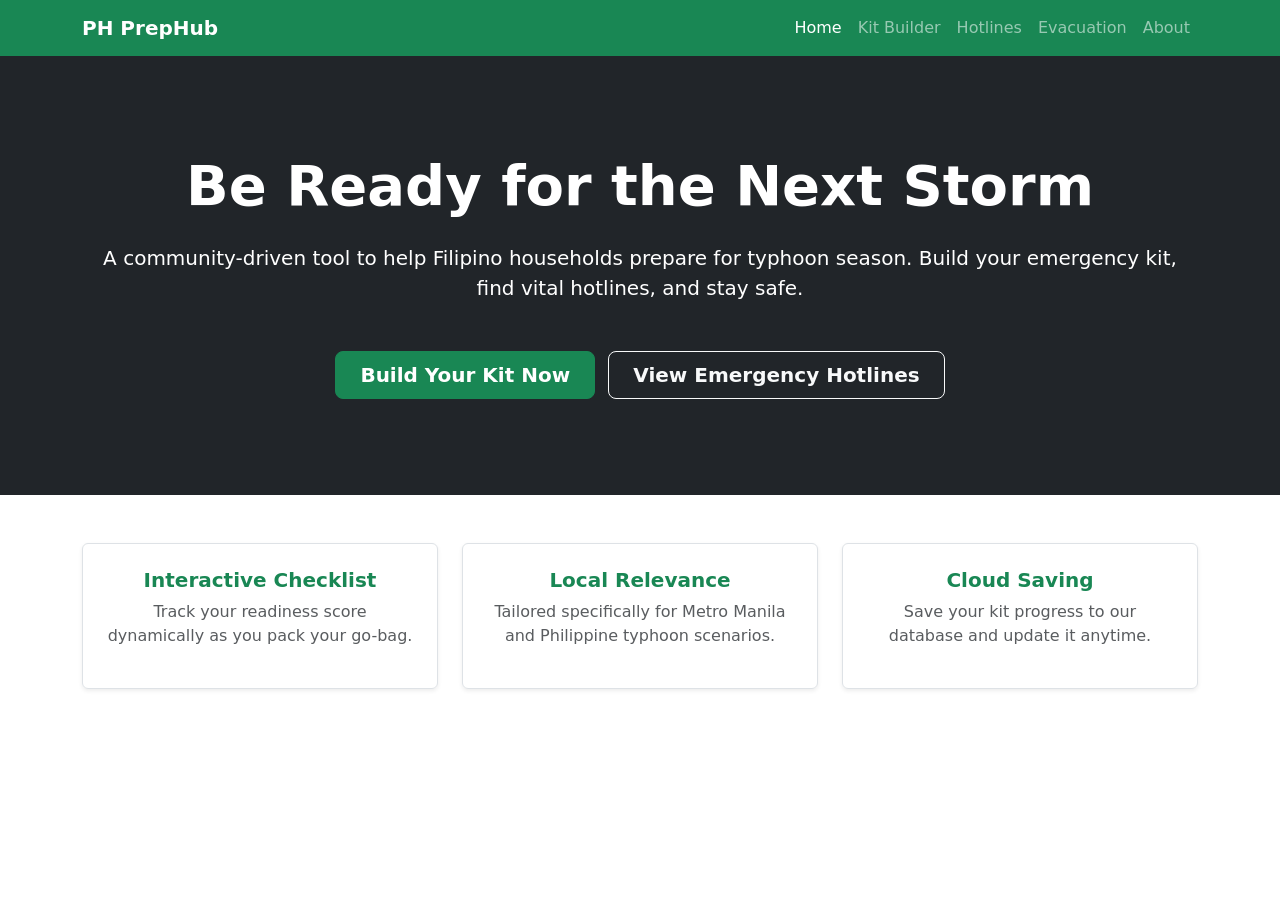
==== index.html @ 680a3118 "initialize typhoon kitbuilder repo" ====
<!DOCTYPE html>
<html lang="en">
<head>
    <meta charset="UTF-8">
    <meta name="viewport" content="width=device-width, initial-scale=1.0">
    <title>PH PrepHub - Home</title>
    <link href="https://cdn.jsdelivr.net/npm/bootstrap@5.3.2/dist/css/bootstrap.min.css" rel="stylesheet">
    <link rel="stylesheet" href="styles.css">
</head>
<body>
    <header>
        <nav class="navbar navbar-expand-lg navbar-dark bg-success custom-nav">
            <div class="container">
                <a class="navbar-brand fw-bold" href="index.html">PH PrepHub</a>
                <button class="navbar-toggler" type="button" data-bs-toggle="collapse" data-bs-target="#navbarNav">
                    <span class="navbar-toggler-icon"></span>
                </button>
                <div class="collapse navbar-collapse" id="navbarNav">
                    <ul class="navbar-nav ms-auto">
                        <li class="nav-item"><a class="nav-link active" href="index.html">Home</a></li>
                        <li class="nav-item"><a class="nav-link" href="checklist.html">Kit Builder</a></li>
                        <li class="nav-item"><a class="nav-link" href="hotlines.html">Hotlines</a></li>
                        <li class="nav-item"><a class="nav-link" href="evacuation.html">Evacuation</a></li>
                        <li class="nav-item"><a class="nav-link" href="about.html">About</a></li>
                    </ul>
                </div>
            </div>
        </nav>
    </header>

    <main>
        <div class="hero-section bg-dark text-white text-center py-5 px-3">
            <div class="container py-5">
                <h1 class="display-4 fw-bold mb-4">Be Ready for the Next Storm</h1>
                <p class="lead mb-5">A community-driven tool to help Filipino households prepare for typhoon season. Build your emergency kit, find vital hotlines, and stay safe.</p>
                <a href="checklist.html" class="btn btn-success btn-lg px-4 me-md-2 fw-bold">Build Your Kit Now</a>
                <a href="hotlines.html" class="btn btn-outline-light btn-lg px-4 fw-bold">View Emergency Hotlines</a>
            </div>
        </div>

        <div class="container my-5">
            <div class="row text-center g-4">
                <div class="col-md-4">
                    <div class="p-4 border rounded shadow-sm h-100">
                        <h3 class="h5 fw-bold text-success">Interactive Checklist</h3>
                        <p class="text-muted">Track your readiness score dynamically as you pack your go-bag.</p>
                    </div>
                </div>
                <div class="col-md-4">
                    <div class="p-4 border rounded shadow-sm h-100">
                        <h3 class="h5 fw-bold text-success">Local Relevance</h3>
                        <p class="text-muted">Tailored specifically for Metro Manila and Philippine typhoon scenarios.</p>
                    </div>
                </div>
                <div class="col-md-4">
                    <div class="p-4 border rounded shadow-sm h-100">
                        <h3 class="h5 fw-bold text-success">Cloud Saving</h3>
                        <p class="text-muted">Save your kit progress to our database and update it anytime.</p>
                    </div>
                </div>
            </div>
        </div>
    </main>

    <script src="https://cdn.jsdelivr.net/npm/bootstrap@5.3.2/dist/js/bootstrap.bundle.min.js"></script>
</body>
</html>
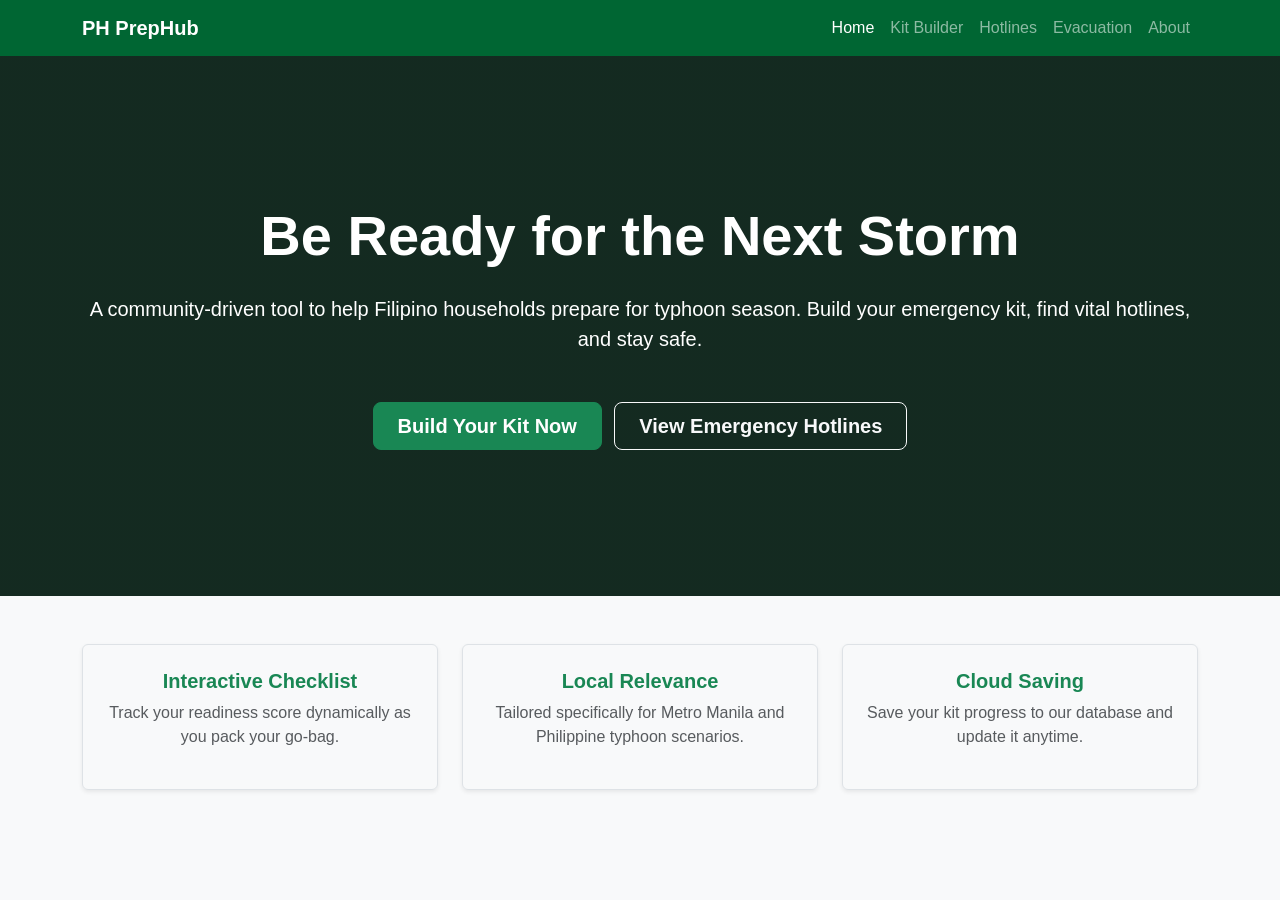
==== commit 0593467a: "fixed loading files" ====
--- a/index.html
+++ b/index.html
@@ -5,7 +5,7 @@
     <meta name="viewport" content="width=device-width, initial-scale=1.0">
     <title>PH PrepHub - Home</title>
     <link href="https://cdn.jsdelivr.net/npm/bootstrap@5.3.2/dist/css/bootstrap.min.css" rel="stylesheet">
-    <link rel="stylesheet" href="styles.css">
+    <link rel="stylesheet" href="css/styles.css">
 </head>
 <body>
     <header>
--- a/css/styles.css
+++ b/css/styles.css
@@ -0,0 +1,43 @@
+body {
+    font-family: 'Segoe UI', Tahoma, Geneva, Verdana, sans-serif;
+    background-color: #f8f9fa;
+}
+
+.custom-nav {
+    background-color: #006633 !important; 
+}
+
+.custom-card {
+    transition: transform 0.3s ease, box-shadow 0.3s ease;
+    border: none;
+    border-radius: 10px;
+    overflow: hidden;
+}
+
+.custom-card:hover {
+    transform: translateY(-5px);
+    box-shadow: 0 10px 20px rgba(0,0,0,0.1) !important;
+}
+
+.list-group-item {
+    transition: background-color 0.2s ease;
+}
+
+.list-group-item:hover {
+    background-color: #f1f8f5;
+}
+
+.hero-section {
+    background-color: #003319; 
+    background-image: linear-gradient(rgba(0, 50, 20, 0.4), rgba(0, 50, 20, 0.4)), url('assets/hero-bg.png');
+    
+    background-size: cover;
+    background-position: center;
+    background-repeat: no-repeat;
+
+    min-height: 60vh; 
+
+    display: flex;
+    align-items: center;
+    justify-content: center;
+}
